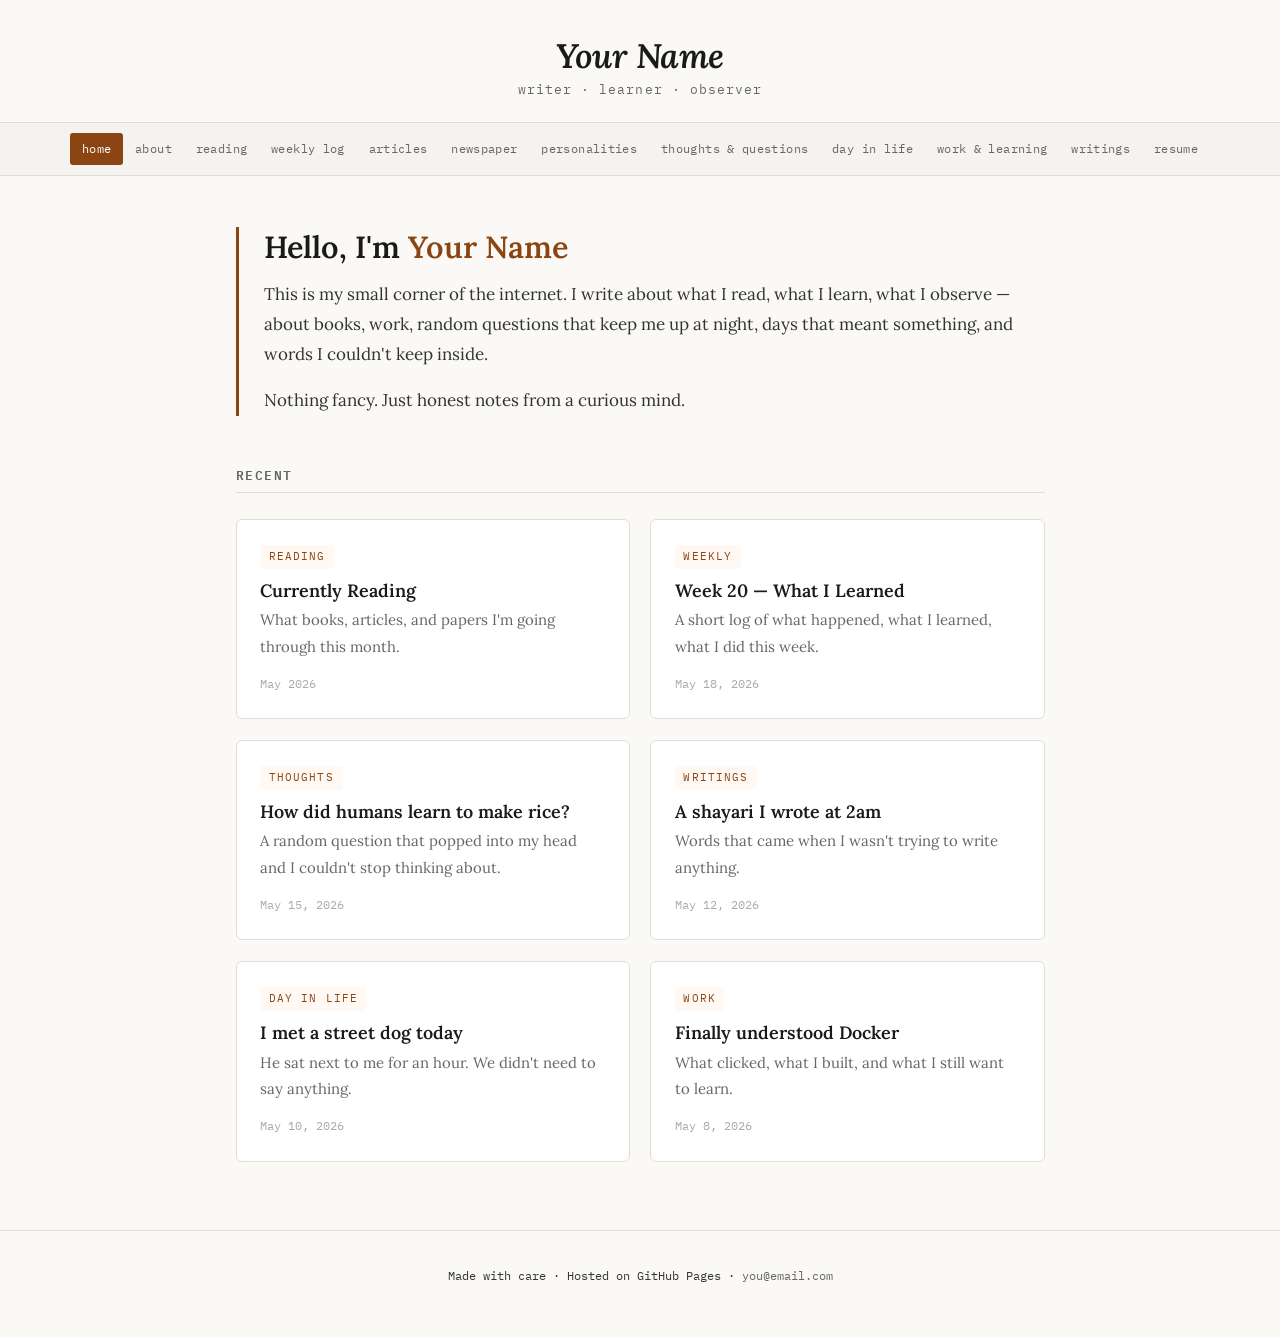
==== index.html @ fb3dc01c "my personal website first commit" ====
<!DOCTYPE html>
<html lang="en">
<head>
  <meta charset="UTF-8" />
  <meta name="viewport" content="width=device-width, initial-scale=1.0" />
  <title>Your Name — Personal Space</title>
  <link rel="stylesheet" href="css/style.css" />
  <link href="https://fonts.googleapis.com/css2?family=Lora:ital,wght@0,400;0,600;1,400&family=IBM+Plex+Mono:wght@400;500&display=swap" rel="stylesheet" />
</head>
<body>

  <!-- BACKGROUND IMAGE -->
  <div class="bg-image"></div>

  <!-- HEADER -->
  <header>
    <div class="header-inner">
      <h1 class="site-name"><a href="index.html">Your Name</a></h1>
      <p class="tagline">writer · learner · observer</p>
    </div>
  </header>

  <!-- NAV -->
  <nav id="main-nav">
    <a href="index.html" class="active">Home</a>
    <a href="about.html">About</a>
    <a href="reading.html">Reading</a>
    <a href="weekly.html">Weekly Log</a>
    <a href="articles.html">Articles</a>
    <a href="newspaper.html">Newspaper</a>
    <a href="personalities.html">Personalities</a>
    <a href="thoughts.html">Thoughts & Questions</a>
    <a href="daylife.html">Day in Life</a>
    <a href="work.html">Work & Learning</a>
    <a href="writings.html">Writings</a>
    <a href="resume.html">Resume</a>
  </nav>

  <!-- MAIN CONTENT -->
  <main class="container">

    <!-- INTRO -->
    <section class="intro">
      <h2>Hello, I'm <span class="accent">Your Name</span></h2>
      <p>
        This is my small corner of the internet. I write about what I read, 
        what I learn, what I observe — about books, work, random questions 
        that keep me up at night, days that meant something, and words 
        I couldn't keep inside.
      </p>
      <p>
        Nothing fancy. Just honest notes from a curious mind.
      </p>
    </section>

    <!-- RECENT POSTS GRID -->
    <section>
      <h3 class="section-title">Recent</h3>
      <div class="card-grid" id="recent-posts">

        <div class="card">
          <span class="card-tag">Reading</span>
          <h4><a href="reading.html">Currently Reading</a></h4>
          <p>What books, articles, and papers I'm going through this month.</p>
          <span class="card-date">May 2026</span>
        </div>

        <div class="card">
          <span class="card-tag">Weekly</span>
          <h4><a href="weekly.html">Week 20 — What I Learned</a></h4>
          <p>A short log of what happened, what I learned, what I did this week.</p>
          <span class="card-date">May 18, 2026</span>
        </div>

        <div class="card">
          <span class="card-tag">Thoughts</span>
          <h4><a href="thoughts.html">How did humans learn to make rice?</a></h4>
          <p>A random question that popped into my head and I couldn't stop thinking about.</p>
          <span class="card-date">May 15, 2026</span>
        </div>

        <div class="card">
          <span class="card-tag">Writings</span>
          <h4><a href="writings.html">A shayari I wrote at 2am</a></h4>
          <p>Words that came when I wasn't trying to write anything.</p>
          <span class="card-date">May 12, 2026</span>
        </div>

        <div class="card">
          <span class="card-tag">Day in Life</span>
          <h4><a href="daylife.html">I met a street dog today</a></h4>
          <p>He sat next to me for an hour. We didn't need to say anything.</p>
          <span class="card-date">May 10, 2026</span>
        </div>

        <div class="card">
          <span class="card-tag">Work</span>
          <h4><a href="work.html">Finally understood Docker</a></h4>
          <p>What clicked, what I built, and what I still want to learn.</p>
          <span class="card-date">May 8, 2026</span>
        </div>

      </div>
    </section>

  </main>

  <footer>
    <p>Made with care · Hosted on GitHub Pages · <a href="mailto:you@email.com">you@email.com</a></p>
  </footer>

</body>
</html>
---- css/style.css ----
/* ===========================
   ROOT VARIABLES
   =========================== */
:root {
  --bg: #faf9f6;
  --text: #1a1a1a;
  --muted: #666;
  --accent: #8b4513;        /* warm brown — change this to any color you like */
  --border: #e0ddd8;
  --card-bg: #ffffff;
  --nav-bg: #f5f3ef;
  --font-body: 'Lora', Georgia, serif;
  --font-mono: 'IBM Plex Mono', monospace;
  --max-width: 860px;
}

/* ===========================
   RESET & BASE
   =========================== */
*, *::before, *::after { box-sizing: border-box; margin: 0; padding: 0; }

html { font-size: 17px; scroll-behavior: smooth; }

body {
  background: var(--bg);
  color: var(--text);
  font-family: var(--font-body);
  line-height: 1.75;
  position: relative;
}

a { color: var(--accent); text-decoration: none; }
a:hover { text-decoration: underline; }

h1, h2, h3, h4 { font-family: var(--font-body); font-weight: 600; line-height: 1.3; }
h2 { font-size: 1.8rem; margin-bottom: 0.75rem; }
h3 { font-size: 1.3rem; margin-bottom: 0.5rem; }
h4 { font-size: 1.05rem; margin-bottom: 0.3rem; }
p { margin-bottom: 1rem; color: #333; }

/* ===========================
   BACKGROUND IMAGE
   =========================== */
.bg-image {
  position: fixed;
  top: 0; left: 0; right: 0; bottom: 0;
  z-index: -1;
  background-image: url('images/background.jpg');   /* add your image here */
  background-size: cover;
  background-position: center;
  background-attachment: fixed;
  opacity: 0.07;   /* very subtle — increase to 0.15 if you want more visible */
}

/* ===========================
   HEADER
   =========================== */
header {
  border-bottom: 1px solid var(--border);
  padding: 2rem 1.5rem 1.2rem;
  text-align: center;
  background: var(--bg);
}

.header-inner { max-width: var(--max-width); margin: 0 auto; }

.site-name a {
  font-size: 2rem;
  color: var(--text);
  font-style: italic;
  letter-spacing: -0.5px;
}

.tagline {
  font-family: var(--font-mono);
  font-size: 0.78rem;
  color: var(--muted);
  letter-spacing: 0.08em;
  text-transform: lowercase;
  margin: 0;
}

/* ===========================
   NAVIGATION
   =========================== */
#main-nav {
  background: var(--nav-bg);
  border-bottom: 1px solid var(--border);
  padding: 0.6rem 1.5rem;
  display: flex;
  flex-wrap: wrap;
  gap: 0.2rem 0;
  justify-content: center;
  position: sticky;
  top: 0;
  z-index: 100;
}

#main-nav a {
  font-family: var(--font-mono);
  font-size: 0.72rem;
  color: var(--muted);
  padding: 0.3rem 0.7rem;
  border-radius: 3px;
  letter-spacing: 0.03em;
  text-transform: lowercase;
  white-space: nowrap;
}

#main-nav a:hover,
#main-nav a.active {
  background: var(--accent);
  color: white;
  text-decoration: none;
}

/* ===========================
   CONTAINER
   =========================== */
.container {
  max-width: var(--max-width);
  margin: 0 auto;
  padding: 3rem 1.5rem 4rem;
}

/* ===========================
   INTRO SECTION
   =========================== */
.intro {
  border-left: 3px solid var(--accent);
  padding-left: 1.5rem;
  margin-bottom: 3rem;
}

.intro h2 { margin-bottom: 0.8rem; }
.accent { color: var(--accent); }

/* ===========================
   SECTION TITLE
   =========================== */
.section-title {
  font-family: var(--font-mono);
  font-size: 0.75rem;
  text-transform: uppercase;
  letter-spacing: 0.12em;
  color: var(--muted);
  margin-bottom: 1.5rem;
  padding-bottom: 0.5rem;
  border-bottom: 1px solid var(--border);
}

/* ===========================
   CARD GRID
   =========================== */
.card-grid {
  display: grid;
  grid-template-columns: 1fr 1fr;
  gap: 1.2rem;
}

.card {
  background: var(--card-bg);
  border: 1px solid var(--border);
  border-radius: 6px;
  padding: 1.2rem 1.4rem;
  transition: border-color 0.2s;
}

.card:hover { border-color: var(--accent); }

.card-tag {
  font-family: var(--font-mono);
  font-size: 0.65rem;
  text-transform: uppercase;
  letter-spacing: 0.1em;
  color: var(--accent);
  background: #fff8f3;
  padding: 0.15rem 0.5rem;
  border-radius: 3px;
  display: inline-block;
  margin-bottom: 0.6rem;
}

.card h4 a { color: var(--text); }
.card h4 a:hover { color: var(--accent); text-decoration: none; }
.card p { font-size: 0.88rem; color: var(--muted); margin-bottom: 0.5rem; }

.card-date {
  font-family: var(--font-mono);
  font-size: 0.68rem;
  color: #aaa;
}

/* ===========================
   POST LIST (used on section pages)
   =========================== */
.post-list { list-style: none; }

.post-list li {
  border-bottom: 1px solid var(--border);
  padding: 1.2rem 0;
  display: flex;
  justify-content: space-between;
  align-items: baseline;
  gap: 1rem;
}

.post-list li:last-child { border-bottom: none; }

.post-list .post-title {
  font-size: 1rem;
  color: var(--text);
}

.post-list .post-title:hover { color: var(--accent); }

.post-list .post-date {
  font-family: var(--font-mono);
  font-size: 0.68rem;
  color: #aaa;
  white-space: nowrap;
}

/* ===========================
   ARTICLE / POST CONTENT
   =========================== */
.post-content {
  max-width: 680px;
}

.post-content h1 {
  font-size: 1.9rem;
  margin-bottom: 0.5rem;
}

.post-meta {
  font-family: var(--font-mono);
  font-size: 0.72rem;
  color: var(--muted);
  margin-bottom: 2rem;
  padding-bottom: 1rem;
  border-bottom: 1px solid var(--border);
}

.post-content p { margin-bottom: 1.2rem; }

.post-content img {
  max-width: 100%;
  border-radius: 4px;
  margin: 1.5rem 0;
  border: 1px solid var(--border);
}

.post-content blockquote {
  border-left: 3px solid var(--accent);
  padding-left: 1.2rem;
  margin: 1.5rem 0;
  color: var(--muted);
  font-style: italic;
}

/* ===========================
   SHAYARI / POEM BLOCK
   =========================== */
.shayari {
  background: #fdf8f3;
  border: 1px solid #e8ddd0;
  border-radius: 6px;
  padding: 1.5rem 2rem;
  margin: 1.5rem 0;
  font-style: italic;
  line-height: 2;
  white-space: pre-line;
}

/* ===========================
   NEWSPAPER IMAGE
   =========================== */
.newspaper-img {
  max-width: 100%;
  border: 1px solid var(--border);
  border-radius: 4px;
  margin: 1rem 0;
}

/* ===========================
   PERSONALITY CARD
   =========================== */
.personality-card {
  display: flex;
  gap: 1.5rem;
  border: 1px solid var(--border);
  border-radius: 6px;
  padding: 1.5rem;
  margin-bottom: 1.5rem;
  background: var(--card-bg);
}

.personality-card img {
  width: 80px;
  height: 80px;
  border-radius: 50%;
  object-fit: cover;
  flex-shrink: 0;
  border: 2px solid var(--border);
}

.personality-card .info h4 { margin-bottom: 0.3rem; }
.personality-card .info p { font-size: 0.9rem; }

/* ===========================
   READING LIST
   =========================== */
.reading-item {
  border-bottom: 1px solid var(--border);
  padding: 1rem 0;
}

.reading-item h4 { margin-bottom: 0.2rem; }
.reading-status {
  font-family: var(--font-mono);
  font-size: 0.68rem;
  padding: 0.15rem 0.5rem;
  border-radius: 3px;
  display: inline-block;
  margin-bottom: 0.4rem;
}

.status-reading { background: #e8f5e9; color: #2e7d32; }
.status-done    { background: #e3f2fd; color: #1565c0; }
.status-want    { background: #fce4ec; color: #880e4f; }

/* ===========================
   RESUME
   =========================== */
.resume-section { margin-bottom: 2.5rem; }
.resume-section h3 { border-bottom: 1px solid var(--border); padding-bottom: 0.4rem; margin-bottom: 1rem; }

.resume-item { margin-bottom: 1.2rem; }
.resume-item .role { font-weight: 600; }
.resume-item .org  { color: var(--accent); }
.resume-item .period {
  font-family: var(--font-mono);
  font-size: 0.72rem;
  color: var(--muted);
}

/* ===========================
   FOOTER
   =========================== */
footer {
  border-top: 1px solid var(--border);
  text-align: center;
  padding: 2rem 1.5rem;
  font-family: var(--font-mono);
  font-size: 0.72rem;
  color: var(--muted);
}

footer a { color: var(--muted); }
footer a:hover { color: var(--accent); }

/* ===========================
   RESPONSIVE
   =========================== */
@media (max-width: 640px) {
  html { font-size: 16px; }
  .card-grid { grid-template-columns: 1fr; }
  #main-nav { gap: 0; }
  #main-nav a { font-size: 0.68rem; padding: 0.25rem 0.5rem; }
  .personality-card { flex-direction: column; }
}
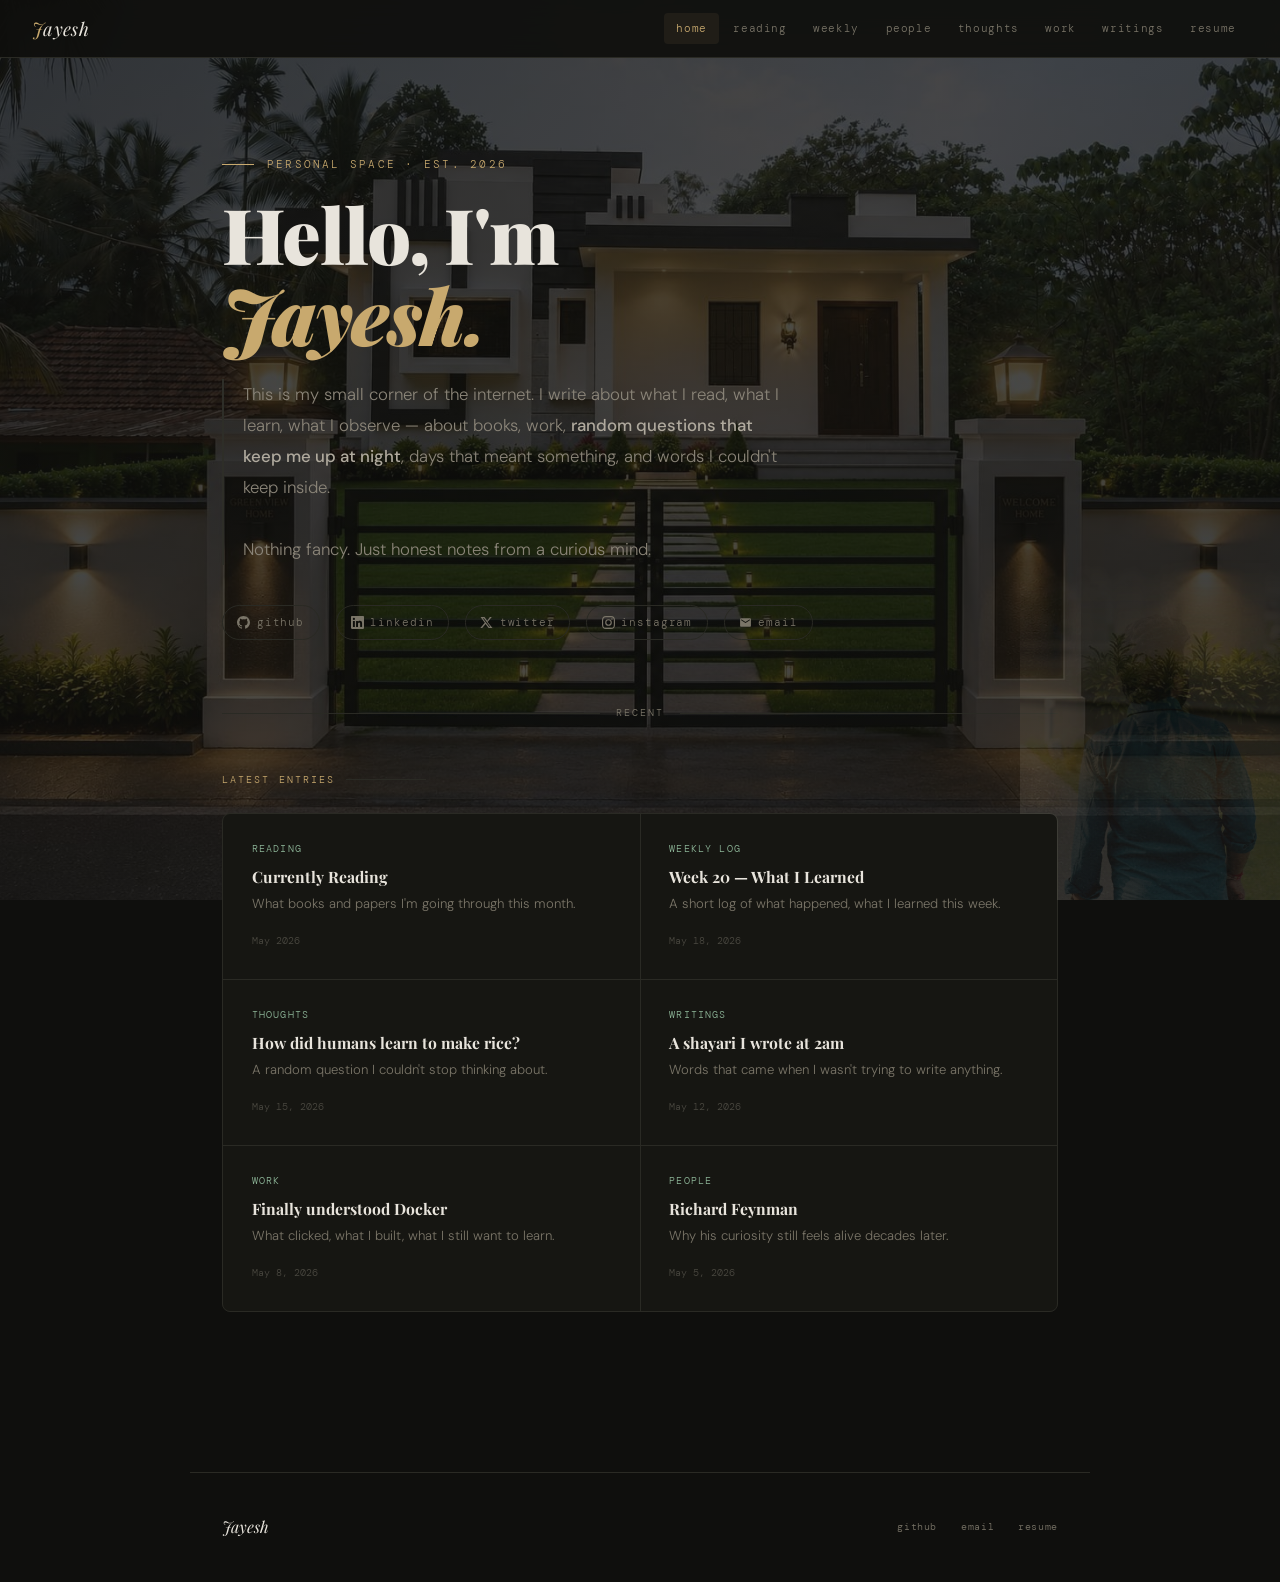
==== commit f592bbd8: "redesign - dark theme with photos" ====
--- a/index.html
+++ b/index.html
@@ -3,110 +3,141 @@
 <head>
   <meta charset="UTF-8" />
   <meta name="viewport" content="width=device-width, initial-scale=1.0" />
-  <title>Your Name — Personal Space</title>
+  <title>Jayesh — Personal Space</title>
   <link rel="stylesheet" href="css/style.css" />
-  <link href="https://fonts.googleapis.com/css2?family=Lora:ital,wght@0,400;0,600;1,400&family=IBM+Plex+Mono:wght@400;500&display=swap" rel="stylesheet" />
 </head>
 <body>
 
-  <!-- BACKGROUND IMAGE -->
-  <div class="bg-image"></div>
+  <div class="site-bg"></div>
 
-  <!-- HEADER -->
-  <header>
-    <div class="header-inner">
-      <h1 class="site-name"><a href="index.html">Your Name</a></h1>
-      <p class="tagline">writer · learner · observer</p>
-    </div>
+  <!-- Floating transparent portrait -->
+  <div class="portrait-float">
+    <img src="images/me.jpg" alt="" />
+  </div>
+
+  <!-- TOP NAV -->
+  <header class="topbar">
+    <div class="topbar-name"><span>J</span>ayesh</div>
+    <nav class="topbar-nav">
+      <a href="index.html" class="active">home</a>
+      <a href="reading.html">reading</a>
+      <a href="weekly.html">weekly</a>
+      <a href="personalities.html">people</a>
+      <a href="thoughts.html">thoughts</a>
+      <a href="work.html">work</a>
+      <a href="writings.html">writings</a>
+      <a href="resume.html">resume</a>
+    </nav>
   </header>
 
-  <!-- NAV -->
-  <nav id="main-nav">
-    <a href="index.html" class="active">Home</a>
-    <a href="about.html">About</a>
-    <a href="reading.html">Reading</a>
-    <a href="weekly.html">Weekly Log</a>
-    <a href="articles.html">Articles</a>
-    <a href="newspaper.html">Newspaper</a>
-    <a href="personalities.html">Personalities</a>
-    <a href="thoughts.html">Thoughts & Questions</a>
-    <a href="daylife.html">Day in Life</a>
-    <a href="work.html">Work & Learning</a>
-    <a href="writings.html">Writings</a>
-    <a href="resume.html">Resume</a>
-  </nav>
+  <!-- HERO -->
+  <section class="hero">
+    <div class="hero-eyebrow">Personal space · Est. 2026</div>
+    <h1>
+      Hello, I'm
+      <em>Jayesh.</em>
+    </h1>
+    <p class="hero-desc">
+      This is my small corner of the internet. I write about what I read,
+      what I learn, what I observe — about books, work,
+      <strong>random questions that keep me up at night</strong>,
+      days that meant something, and words I couldn't keep inside.<br /><br />
+      Nothing fancy. Just honest notes from a curious mind.
+    </p>
 
-  <!-- MAIN CONTENT -->
+    <!-- SOCIAL LINKS — update your handles below -->
+    <div class="social-links">
+
+      <a class="social-link" href="https://github.com/Jayesh251" target="_blank">
+        <svg viewBox="0 0 24 24"><path d="M12 0C5.37 0 0 5.37 0 12c0 5.3 3.44 9.8 8.2 11.38.6.1.82-.26.82-.58v-2.03c-3.34.72-4.04-1.6-4.04-1.6-.54-1.38-1.33-1.74-1.33-1.74-1.09-.74.08-.73.08-.73 1.2.08 1.84 1.24 1.84 1.24 1.07 1.83 2.8 1.3 3.49 1 .1-.78.42-1.31.76-1.61-2.67-.3-5.47-1.33-5.47-5.93 0-1.31.47-2.38 1.24-3.22-.13-.3-.54-1.52.12-3.17 0 0 1-.32 3.3 1.23a11.5 11.5 0 0 1 3-.4c1.02.005 2.04.14 3 .4 2.28-1.55 3.29-1.23 3.29-1.23.66 1.65.25 2.87.12 3.17.77.84 1.24 1.91 1.24 3.22 0 4.61-2.81 5.63-5.48 5.92.43.37.81 1.1.81 2.22v3.29c0 .32.22.7.83.58C20.57 21.8 24 17.3 24 12c0-6.63-5.37-12-12-12z"/></svg>
+        github
+      </a>
+
+      <a class="social-link" href="https://linkedin.com/in/YOUR_LINKEDIN" target="_blank">
+        <svg viewBox="0 0 24 24"><path d="M20.45 20.45h-3.55v-5.57c0-1.33-.03-3.04-1.85-3.04-1.85 0-2.13 1.45-2.13 2.94v5.67H9.37V9h3.41v1.56h.05c.48-.9 1.64-1.85 3.37-1.85 3.6 0 4.27 2.37 4.27 5.45v6.29zM5.34 7.43a2.06 2.06 0 1 1 0-4.12 2.06 2.06 0 0 1 0 4.12zm1.78 13.02H3.56V9h3.56v11.45zM22.23 0H1.77C.79 0 0 .77 0 1.72v20.56C0 23.23.79 24 1.77 24h20.46c.98 0 1.77-.77 1.77-1.72V1.72C24 .77 23.21 0 22.23 0z"/></svg>
+        linkedin
+      </a>
+
+      <a class="social-link" href="https://twitter.com/YOUR_TWITTER" target="_blank">
+        <svg viewBox="0 0 24 24"><path d="M18.24 2h3.54l-7.74 8.85L23 22h-7.13l-5.58-7.3L4.1 22H.55l8.28-9.46L1 2h7.3l5.04 6.6L18.24 2zm-1.24 18h1.96L7.12 4H5.02L17 20z"/></svg>
+        twitter
+      </a>
+
+      <a class="social-link" href="https://instagram.com/YOUR_INSTAGRAM" target="_blank">
+        <svg viewBox="0 0 24 24"><path d="M12 2.16c3.2 0 3.58.01 4.85.07 3.25.15 4.77 1.69 4.92 4.92.06 1.27.07 1.65.07 4.85 0 3.2-.01 3.58-.07 4.85-.15 3.23-1.66 4.77-4.92 4.92-1.27.06-1.64.07-4.85.07-3.2 0-3.58-.01-4.85-.07-3.26-.15-4.77-1.7-4.92-4.92C2.17 15.58 2.16 15.2 2.16 12c0-3.2.01-3.58.07-4.85C2.38 3.69 3.9 2.15 7.15 2.23 8.42 2.17 8.8 2.16 12 2.16zM12 0C8.74 0 8.33.01 7.05.07 2.7.27.27 2.7.07 7.05.01 8.33 0 8.74 0 12c0 3.26.01 3.67.07 4.95.2 4.36 2.62 6.78 6.98 6.98C8.33 23.99 8.74 24 12 24c3.26 0 3.67-.01 4.95-.07 4.35-.2 6.78-2.62 6.98-6.98.06-1.28.07-1.69.07-4.95 0-3.26-.01-3.67-.07-4.95-.2-4.35-2.62-6.78-6.98-6.98C15.67.01 15.26 0 12 0zm0 5.84a6.16 6.16 0 1 0 0 12.32A6.16 6.16 0 0 0 12 5.84zM12 16a4 4 0 1 1 0-8 4 4 0 0 1 0 8zm6.4-11.85a1.44 1.44 0 1 0 0 2.88 1.44 1.44 0 0 0 0-2.88z"/></svg>
+        instagram
+      </a>
+
+      <a class="social-link" href="mailto:your@email.com">
+        <svg viewBox="0 0 24 24"><path d="M20 4H4c-1.1 0-2 .9-2 2v12c0 1.1.9 2 2 2h16c1.1 0 2-.9 2-2V6c0-1.1-.9-2-2-2zm0 4l-8 5-8-5V6l8 5 8-5v2z"/></svg>
+        email
+      </a>
+
+    </div>
+  </section>
+
+  <div class="divider"><span class="divider-text">recent</span></div>
+
+  <!-- RECENT CARDS -->
   <main class="container">
 
-    <!-- INTRO -->
-    <section class="intro">
-      <h2>Hello, I'm <span class="accent">Your Name</span></h2>
-      <p>
-        This is my small corner of the internet. I write about what I read, 
-        what I learn, what I observe — about books, work, random questions 
-        that keep me up at night, days that meant something, and words 
-        I couldn't keep inside.
-      </p>
-      <p>
-        Nothing fancy. Just honest notes from a curious mind.
-      </p>
-    </section>
+    <p class="sec-label">Latest entries</p>
 
-    <!-- RECENT POSTS GRID -->
-    <section>
-      <h3 class="section-title">Recent</h3>
-      <div class="card-grid" id="recent-posts">
+    <div class="cards">
 
-        <div class="card">
-          <span class="card-tag">Reading</span>
-          <h4><a href="reading.html">Currently Reading</a></h4>
-          <p>What books, articles, and papers I'm going through this month.</p>
-          <span class="card-date">May 2026</span>
-        </div>
+      <div class="card">
+        <span class="card-tag">Reading</span>
+        <h4><a href="reading.html">Currently Reading</a></h4>
+        <p>What books and papers I'm going through this month.</p>
+        <span class="card-date">May 2026</span>
+      </div>
 
-        <div class="card">
-          <span class="card-tag">Weekly</span>
-          <h4><a href="weekly.html">Week 20 — What I Learned</a></h4>
-          <p>A short log of what happened, what I learned, what I did this week.</p>
-          <span class="card-date">May 18, 2026</span>
-        </div>
+      <div class="card">
+        <span class="card-tag">Weekly Log</span>
+        <h4><a href="weekly.html">Week 20 — What I Learned</a></h4>
+        <p>A short log of what happened, what I learned this week.</p>
+        <span class="card-date">May 18, 2026</span>
+      </div>
 
-        <div class="card">
-          <span class="card-tag">Thoughts</span>
-          <h4><a href="thoughts.html">How did humans learn to make rice?</a></h4>
-          <p>A random question that popped into my head and I couldn't stop thinking about.</p>
-          <span class="card-date">May 15, 2026</span>
-        </div>
+      <div class="card">
+        <span class="card-tag">Thoughts</span>
+        <h4><a href="thoughts.html">How did humans learn to make rice?</a></h4>
+        <p>A random question I couldn't stop thinking about.</p>
+        <span class="card-date">May 15, 2026</span>
+      </div>
 
-        <div class="card">
-          <span class="card-tag">Writings</span>
-          <h4><a href="writings.html">A shayari I wrote at 2am</a></h4>
-          <p>Words that came when I wasn't trying to write anything.</p>
-          <span class="card-date">May 12, 2026</span>
-        </div>
+      <div class="card">
+        <span class="card-tag">Writings</span>
+        <h4><a href="writings.html">A shayari I wrote at 2am</a></h4>
+        <p>Words that came when I wasn't trying to write anything.</p>
+        <span class="card-date">May 12, 2026</span>
+      </div>
 
-        <div class="card">
-          <span class="card-tag">Day in Life</span>
-          <h4><a href="daylife.html">I met a street dog today</a></h4>
-          <p>He sat next to me for an hour. We didn't need to say anything.</p>
-          <span class="card-date">May 10, 2026</span>
-        </div>
+      <div class="card">
+        <span class="card-tag">Work</span>
+        <h4><a href="work.html">Finally understood Docker</a></h4>
+        <p>What clicked, what I built, what I still want to learn.</p>
+        <span class="card-date">May 8, 2026</span>
+      </div>
 
-        <div class="card">
-          <span class="card-tag">Work</span>
-          <h4><a href="work.html">Finally understood Docker</a></h4>
-          <p>What clicked, what I built, and what I still want to learn.</p>
-          <span class="card-date">May 8, 2026</span>
-        </div>
+      <div class="card">
+        <span class="card-tag">People</span>
+        <h4><a href="personalities.html">Richard Feynman</a></h4>
+        <p>Why his curiosity still feels alive decades later.</p>
+        <span class="card-date">May 5, 2026</span>
+      </div>
 
-      </div>
-    </section>
+    </div>
 
   </main>
 
   <footer>
-    <p>Made with care · Hosted on GitHub Pages · <a href="mailto:you@email.com">you@email.com</a></p>
+    <span class="foot-name">Jayesh</span>
+    <div class="foot-links">
+      <a href="https://github.com/Jayesh251" target="_blank">github</a>
+      <a href="mailto:your@email.com">email</a>
+      <a href="resume.html">resume</a>
+    </div>
   </footer>
 
 </body>
--- a/css/style.css
+++ b/css/style.css
@@ -1,372 +1,627 @@
-/* ===========================
-   ROOT VARIABLES
-   =========================== */
+@import url('https://fonts.googleapis.com/css2?family=Playfair+Display:ital,wght@0,400;0,700;0,900;1,400;1,700&family=DM+Sans:wght@300;400;500&family=DM+Mono:wght@400;500&display=swap');
+
+/* ==============================
+   VARIABLES
+   ============================== */
 :root {
-  --bg: #faf9f6;
-  --text: #1a1a1a;
-  --muted: #666;
-  --accent: #8b4513;        /* warm brown — change this to any color you like */
-  --border: #e0ddd8;
-  --card-bg: #ffffff;
-  --nav-bg: #f5f3ef;
-  --font-body: 'Lora', Georgia, serif;
-  --font-mono: 'IBM Plex Mono', monospace;
-  --max-width: 860px;
-}
-
-/* ===========================
-   RESET & BASE
-   =========================== */
+  --bg:        #0f0f0d;
+  --bg2:       #161612;
+  --bg3:       #1e1e19;
+  --text:      #e8e4dc;
+  --muted:     #7a7568;
+  --faint:     #2e2e28;
+  --accent:    #c8a96e;       /* warm gold */
+  --accent2:   #8fb89a;       /* sage green */
+  --border:    #2a2a24;
+  --font-head: 'Playfair Display', Georgia, serif;
+  --font-body: 'DM Sans', sans-serif;
+  --font-mono: 'DM Mono', monospace;
+  --max:       900px;
+  --radius:    8px;
+}
+
+/* ==============================
+   RESET
+   ============================== */
 *, *::before, *::after { box-sizing: border-box; margin: 0; padding: 0; }
-
-html { font-size: 17px; scroll-behavior: smooth; }
+html { font-size: 16px; scroll-behavior: smooth; }
 
 body {
   background: var(--bg);
   color: var(--text);
   font-family: var(--font-body);
-  line-height: 1.75;
-  position: relative;
-}
-
-a { color: var(--accent); text-decoration: none; }
-a:hover { text-decoration: underline; }
-
-h1, h2, h3, h4 { font-family: var(--font-body); font-weight: 600; line-height: 1.3; }
-h2 { font-size: 1.8rem; margin-bottom: 0.75rem; }
-h3 { font-size: 1.3rem; margin-bottom: 0.5rem; }
-h4 { font-size: 1.05rem; margin-bottom: 0.3rem; }
-p { margin-bottom: 1rem; color: #333; }
-
-/* ===========================
-   BACKGROUND IMAGE
-   =========================== */
-.bg-image {
+  font-weight: 300;
+  line-height: 1.8;
+  min-height: 100vh;
+  overflow-x: hidden;
+}
+
+a { color: var(--accent); text-decoration: none; transition: color 0.2s; }
+a:hover { color: var(--text); }
+
+img { max-width: 100%; display: block; }
+
+h1,h2,h3,h4 {
+  font-family: var(--font-head);
+  font-weight: 700;
+  line-height: 1.25;
+  color: var(--text);
+}
+
+p { color: #b0aa9e; margin-bottom: 1.1rem; }
+strong { color: var(--text); font-weight: 500; }
+
+/* ==============================
+   BACKGROUND
+   ============================== */
+.site-bg {
   position: fixed;
-  top: 0; left: 0; right: 0; bottom: 0;
-  z-index: -1;
-  background-image: url('images/background.jpg');   /* add your image here */
+  inset: 0;
+  z-index: -2;
+  background-image: url('../images/background.jpg');
   background-size: cover;
   background-position: center;
-  background-attachment: fixed;
-  opacity: 0.07;   /* very subtle — increase to 0.15 if you want more visible */
-}
-
-/* ===========================
-   HEADER
-   =========================== */
-header {
-  border-bottom: 1px solid var(--border);
-  padding: 2rem 1.5rem 1.2rem;
-  text-align: center;
-  background: var(--bg);
-}
-
-.header-inner { max-width: var(--max-width); margin: 0 auto; }
-
-.site-name a {
-  font-size: 2rem;
-  color: var(--text);
-  font-style: italic;
-  letter-spacing: -0.5px;
-}
-
-.tagline {
-  font-family: var(--font-mono);
-  font-size: 0.78rem;
-  color: var(--muted);
-  letter-spacing: 0.08em;
-  text-transform: lowercase;
-  margin: 0;
-}
-
-/* ===========================
-   NAVIGATION
-   =========================== */
-#main-nav {
-  background: var(--nav-bg);
-  border-bottom: 1px solid var(--border);
-  padding: 0.6rem 1.5rem;
-  display: flex;
-  flex-wrap: wrap;
-  gap: 0.2rem 0;
-  justify-content: center;
+}
+
+.site-bg::after {
+  content: '';
+  position: absolute;
+  inset: 0;
+  background: linear-gradient(
+    135deg,
+    rgba(15,15,13,0.82) 0%,
+    rgba(15,15,13,0.74) 50%,
+    rgba(15,15,13,0.82) 100%
+  );
+}
+
+/* ==============================
+   FLOATING PORTRAIT
+   ============================== */
+.portrait-float {
+  position: fixed;
+  bottom: 0;
+  right: 0;
+  width: 260px;
+  z-index: 0;
+  pointer-events: none;
+  opacity: 0.13;
+  mask-image: linear-gradient(to top, rgba(0,0,0,0.9) 0%, rgba(0,0,0,0.6) 60%, transparent 100%);
+  -webkit-mask-image: linear-gradient(to top, rgba(0,0,0,0.9) 0%, rgba(0,0,0,0.6) 60%, transparent 100%);
+}
+
+.portrait-float img {
+  width: 100%;
+  filter: sepia(20%) contrast(1.1);
+}
+
+/* ==============================
+   TOP BAR
+   ============================== */
+.topbar {
   position: sticky;
   top: 0;
   z-index: 100;
-}
-
-#main-nav a {
-  font-family: var(--font-mono);
-  font-size: 0.72rem;
-  color: var(--muted);
-  padding: 0.3rem 0.7rem;
-  border-radius: 3px;
-  letter-spacing: 0.03em;
+  background: rgba(15,15,13,0.92);
+  backdrop-filter: blur(12px);
+  border-bottom: 1px solid var(--border);
+  padding: 0 2rem;
+  display: flex;
+  align-items: center;
+  justify-content: space-between;
+  height: 58px;
+}
+
+.topbar-name {
+  font-family: var(--font-head);
+  font-size: 1.15rem;
+  font-style: italic;
+  color: var(--text);
+  letter-spacing: 0.02em;
+}
+
+.topbar-name span { color: var(--accent); }
+
+.topbar-nav {
+  display: flex;
+  gap: 0.15rem;
+  align-items: center;
+}
+
+.topbar-nav a {
+  font-family: var(--font-mono);
+  font-size: 0.68rem;
   text-transform: lowercase;
+  letter-spacing: 0.06em;
+  color: var(--muted);
+  padding: 0.35rem 0.75rem;
+  border-radius: 4px;
+  transition: all 0.2s;
+}
+
+.topbar-nav a:hover,
+.topbar-nav a.active {
+  color: var(--accent);
+  background: rgba(200,169,110,0.08);
+}
+
+/* ==============================
+   HERO SECTION
+   ============================== */
+.hero {
+  max-width: var(--max);
+  margin: 0 auto;
+  padding: 6rem 2rem 4rem;
+  position: relative;
+}
+
+.hero-eyebrow {
+  font-family: var(--font-mono);
+  font-size: 0.7rem;
+  text-transform: uppercase;
+  letter-spacing: 0.2em;
+  color: var(--accent);
+  margin-bottom: 1.2rem;
+  display: flex;
+  align-items: center;
+  gap: 0.8rem;
+}
+
+.hero-eyebrow::before {
+  content: '';
+  display: block;
+  width: 32px;
+  height: 1px;
+  background: var(--accent);
+}
+
+.hero h1 {
+  font-size: clamp(2.8rem, 6vw, 5rem);
+  font-weight: 900;
+  line-height: 1.05;
+  margin-bottom: 1.5rem;
+  letter-spacing: -0.02em;
+}
+
+.hero h1 em {
+  font-style: italic;
+  color: var(--accent);
+  display: block;
+}
+
+.hero-desc {
+  font-size: 1.05rem;
+  max-width: 560px;
+  color: #8a8478;
+  line-height: 1.85;
+  margin-bottom: 2.5rem;
+  border-left: 2px solid var(--faint);
+  padding-left: 1.2rem;
+}
+
+.hero-desc strong { color: #b0aa9e; }
+
+/* Social links */
+.social-links {
+  display: flex;
+  gap: 1rem;
+  flex-wrap: wrap;
+}
+
+.social-link {
+  display: flex;
+  align-items: center;
+  gap: 0.4rem;
+  font-family: var(--font-mono);
+  font-size: 0.7rem;
+  letter-spacing: 0.08em;
+  color: var(--muted);
+  border: 1px solid var(--border);
+  padding: 0.4rem 0.9rem;
+  border-radius: 100px;
+  transition: all 0.25s;
+}
+
+.social-link:hover {
+  color: var(--accent);
+  border-color: var(--accent);
+  background: rgba(200,169,110,0.06);
+}
+
+.social-link svg {
+  width: 13px; height: 13px;
+  fill: currentColor;
+  flex-shrink: 0;
+}
+
+/* ==============================
+   DIVIDER
+   ============================== */
+.divider {
+  max-width: var(--max);
+  margin: 0 auto 3rem;
+  padding: 0 2rem;
+  display: flex;
+  align-items: center;
+  gap: 1rem;
+}
+
+.divider::before, .divider::after {
+  content: '';
+  flex: 1;
+  height: 1px;
+  background: var(--border);
+}
+
+.divider-text {
+  font-family: var(--font-mono);
+  font-size: 0.65rem;
+  text-transform: uppercase;
+  letter-spacing: 0.2em;
+  color: var(--muted);
   white-space: nowrap;
 }
 
-#main-nav a:hover,
-#main-nav a.active {
+/* ==============================
+   CONTAINER
+   ============================== */
+.container {
+  max-width: var(--max);
+  margin: 0 auto;
+  padding: 0 2rem 6rem;
+}
+
+/* ==============================
+   SECTION LABEL
+   ============================== */
+.sec-label {
+  font-family: var(--font-mono);
+  font-size: 0.65rem;
+  text-transform: uppercase;
+  letter-spacing: 0.2em;
+  color: var(--accent);
+  margin-bottom: 1.5rem;
+  display: flex;
+  align-items: center;
+  gap: 0.7rem;
+}
+
+.sec-label::after {
+  content: '';
+  flex: 1;
+  height: 1px;
+  background: var(--border);
+  max-width: 80px;
+}
+
+/* ==============================
+   POST CARDS GRID
+   ============================== */
+.cards {
+  display: grid;
+  grid-template-columns: 1fr 1fr;
+  gap: 1px;
+  background: var(--border);
+  border: 1px solid var(--border);
+  border-radius: var(--radius);
+  overflow: hidden;
+  margin-bottom: 4rem;
+}
+
+.card {
+  background: var(--bg2);
+  padding: 1.6rem 1.8rem;
+  transition: background 0.2s;
+  cursor: pointer;
+  position: relative;
+  overflow: hidden;
+}
+
+.card::before {
+  content: '';
+  position: absolute;
+  top: 0; left: 0;
+  width: 3px; height: 100%;
   background: var(--accent);
-  color: white;
-  text-decoration: none;
-}
-
-/* ===========================
-   CONTAINER
-   =========================== */
-.container {
-  max-width: var(--max-width);
-  margin: 0 auto;
-  padding: 3rem 1.5rem 4rem;
-}
-
-/* ===========================
-   INTRO SECTION
-   =========================== */
-.intro {
-  border-left: 3px solid var(--accent);
-  padding-left: 1.5rem;
-  margin-bottom: 3rem;
-}
-
-.intro h2 { margin-bottom: 0.8rem; }
-.accent { color: var(--accent); }
-
-/* ===========================
-   SECTION TITLE
-   =========================== */
-.section-title {
-  font-family: var(--font-mono);
-  font-size: 0.75rem;
+  transform: scaleY(0);
+  transition: transform 0.25s ease;
+  transform-origin: bottom;
+}
+
+.card:hover { background: var(--bg3); }
+.card:hover::before { transform: scaleY(1); }
+
+.card-tag {
+  font-family: var(--font-mono);
+  font-size: 0.6rem;
   text-transform: uppercase;
   letter-spacing: 0.12em;
-  color: var(--muted);
-  margin-bottom: 1.5rem;
-  padding-bottom: 0.5rem;
-  border-bottom: 1px solid var(--border);
-}
-
-/* ===========================
-   CARD GRID
-   =========================== */
-.card-grid {
-  display: grid;
-  grid-template-columns: 1fr 1fr;
-  gap: 1.2rem;
-}
-
-.card {
-  background: var(--card-bg);
-  border: 1px solid var(--border);
-  border-radius: 6px;
-  padding: 1.2rem 1.4rem;
-  transition: border-color 0.2s;
-}
-
-.card:hover { border-color: var(--accent); }
-
-.card-tag {
-  font-family: var(--font-mono);
-  font-size: 0.65rem;
-  text-transform: uppercase;
-  letter-spacing: 0.1em;
-  color: var(--accent);
-  background: #fff8f3;
-  padding: 0.15rem 0.5rem;
-  border-radius: 3px;
-  display: inline-block;
+  color: var(--accent2);
   margin-bottom: 0.6rem;
-}
-
-.card h4 a { color: var(--text); }
-.card h4 a:hover { color: var(--accent); text-decoration: none; }
-.card p { font-size: 0.88rem; color: var(--muted); margin-bottom: 0.5rem; }
+  display: block;
+}
+
+.card h4 {
+  font-size: 0.98rem;
+  font-weight: 700;
+  margin-bottom: 0.4rem;
+  color: var(--text);
+}
+
+.card h4 a { color: inherit; }
+.card h4 a:hover { color: var(--accent); }
+
+.card p {
+  font-size: 0.82rem;
+  color: var(--muted);
+  margin: 0 0 0.7rem;
+  line-height: 1.6;
+}
 
 .card-date {
   font-family: var(--font-mono);
-  font-size: 0.68rem;
-  color: #aaa;
-}
-
-/* ===========================
-   POST LIST (used on section pages)
-   =========================== */
-.post-list { list-style: none; }
+  font-size: 0.6rem;
+  color: #4a4840;
+}
+
+/* ==============================
+   POST LIST (for section pages)
+   ============================== */
+.post-list {
+  list-style: none;
+}
 
 .post-list li {
-  border-bottom: 1px solid var(--border);
-  padding: 1.2rem 0;
   display: flex;
   justify-content: space-between;
   align-items: baseline;
   gap: 1rem;
+  padding: 1rem 0;
+  border-bottom: 1px solid var(--border);
 }
 
 .post-list li:last-child { border-bottom: none; }
 
-.post-list .post-title {
-  font-size: 1rem;
-  color: var(--text);
-}
-
-.post-list .post-title:hover { color: var(--accent); }
-
-.post-list .post-date {
+.post-list .title { font-size: 0.95rem; color: var(--text); }
+.post-list .title:hover { color: var(--accent); }
+.post-list .date {
+  font-family: var(--font-mono);
+  font-size: 0.62rem;
+  color: var(--muted);
+  white-space: nowrap;
+}
+
+/* ==============================
+   PAGE HEADER
+   ============================== */
+.page-header {
+  max-width: var(--max);
+  margin: 0 auto;
+  padding: 4rem 2rem 2rem;
+}
+
+.page-header h2 {
+  font-size: clamp(1.8rem, 4vw, 3rem);
+  margin-bottom: 0.5rem;
+}
+
+.page-header p {
+  color: var(--muted);
+  font-size: 0.95rem;
+  margin: 0;
+}
+
+/* ==============================
+   POST CONTENT
+   ============================== */
+.post-body {
+  max-width: 680px;
+}
+
+.post-body h1 {
+  font-size: clamp(1.6rem, 3vw, 2.4rem);
+  margin-bottom: 0.4rem;
+}
+
+.post-meta {
   font-family: var(--font-mono);
   font-size: 0.68rem;
-  color: #aaa;
-  white-space: nowrap;
-}
-
-/* ===========================
-   ARTICLE / POST CONTENT
-   =========================== */
-.post-content {
-  max-width: 680px;
-}
-
-.post-content h1 {
-  font-size: 1.9rem;
-  margin-bottom: 0.5rem;
-}
-
-.post-meta {
-  font-family: var(--font-mono);
-  font-size: 0.72rem;
-  color: var(--muted);
-  margin-bottom: 2rem;
-  padding-bottom: 1rem;
+  color: var(--muted);
+  padding-bottom: 1.5rem;
+  margin-bottom: 1.8rem;
   border-bottom: 1px solid var(--border);
-}
-
-.post-content p { margin-bottom: 1.2rem; }
-
-.post-content img {
-  max-width: 100%;
-  border-radius: 4px;
+  display: flex;
+  gap: 1.5rem;
+  flex-wrap: wrap;
+}
+
+.post-body p { font-size: 0.97rem; line-height: 1.9; }
+
+.post-body img {
+  width: 100%;
+  border-radius: var(--radius);
+  border: 1px solid var(--border);
   margin: 1.5rem 0;
+}
+
+.post-body blockquote {
+  border-left: 3px solid var(--accent);
+  padding: 0.8rem 1.4rem;
+  margin: 1.8rem 0;
+  background: var(--bg2);
+  border-radius: 0 var(--radius) var(--radius) 0;
+  font-style: italic;
+  color: var(--muted);
+}
+
+/* ==============================
+   SHAYARI BLOCK
+   ============================== */
+.shayari {
+  background: var(--bg2);
   border: 1px solid var(--border);
-}
-
-.post-content blockquote {
-  border-left: 3px solid var(--accent);
-  padding-left: 1.2rem;
-  margin: 1.5rem 0;
-  color: var(--muted);
+  border-top: 3px solid var(--accent);
+  border-radius: var(--radius);
+  padding: 2rem 2.5rem;
+  margin: 1.8rem 0;
+  font-family: var(--font-head);
   font-style: italic;
-}
-
-/* ===========================
-   SHAYARI / POEM BLOCK
-   =========================== */
-.shayari {
-  background: #fdf8f3;
-  border: 1px solid #e8ddd0;
-  border-radius: 6px;
-  padding: 1.5rem 2rem;
-  margin: 1.5rem 0;
-  font-style: italic;
-  line-height: 2;
+  font-size: 1.05rem;
+  line-height: 2.2;
+  color: #c8c2b6;
   white-space: pre-line;
 }
 
-/* ===========================
-   NEWSPAPER IMAGE
-   =========================== */
-.newspaper-img {
-  max-width: 100%;
-  border: 1px solid var(--border);
-  border-radius: 4px;
-  margin: 1rem 0;
-}
-
-/* ===========================
-   PERSONALITY CARD
-   =========================== */
-.personality-card {
-  display: flex;
-  gap: 1.5rem;
-  border: 1px solid var(--border);
-  border-radius: 6px;
-  padding: 1.5rem;
-  margin-bottom: 1.5rem;
-  background: var(--card-bg);
-}
-
-.personality-card img {
-  width: 80px;
-  height: 80px;
-  border-radius: 50%;
-  object-fit: cover;
-  flex-shrink: 0;
-  border: 2px solid var(--border);
-}
-
-.personality-card .info h4 { margin-bottom: 0.3rem; }
-.personality-card .info p { font-size: 0.9rem; }
-
-/* ===========================
-   READING LIST
-   =========================== */
-.reading-item {
-  border-bottom: 1px solid var(--border);
-  padding: 1rem 0;
-}
-
-.reading-item h4 { margin-bottom: 0.2rem; }
-.reading-status {
-  font-family: var(--font-mono);
-  font-size: 0.68rem;
-  padding: 0.15rem 0.5rem;
-  border-radius: 3px;
+/* ==============================
+   READING STATUS BADGES
+   ============================== */
+.badge {
+  font-family: var(--font-mono);
+  font-size: 0.6rem;
+  text-transform: uppercase;
+  letter-spacing: 0.08em;
+  padding: 0.2rem 0.6rem;
+  border-radius: 100px;
   display: inline-block;
   margin-bottom: 0.4rem;
 }
 
-.status-reading { background: #e8f5e9; color: #2e7d32; }
-.status-done    { background: #e3f2fd; color: #1565c0; }
-.status-want    { background: #fce4ec; color: #880e4f; }
-
-/* ===========================
+.badge-reading { background: rgba(143,184,154,0.15); color: var(--accent2); border: 1px solid rgba(143,184,154,0.3); }
+.badge-done    { background: rgba(200,169,110,0.12); color: var(--accent); border: 1px solid rgba(200,169,110,0.25); }
+.badge-want    { background: rgba(120,120,120,0.12); color: var(--muted); border: 1px solid var(--border); }
+
+.reading-item {
+  padding: 1.2rem 0;
+  border-bottom: 1px solid var(--border);
+}
+
+.reading-item h4 { font-size: 0.98rem; margin-bottom: 0.2rem; }
+.reading-item .author { font-size: 0.8rem; color: var(--muted); margin-bottom: 0.5rem; }
+.reading-item .note { font-size: 0.88rem; }
+
+/* ==============================
+   PERSONALITY CARD
+   ============================== */
+.person-card {
+  display: grid;
+  grid-template-columns: 72px 1fr;
+  gap: 1.4rem;
+  align-items: start;
+  padding: 1.5rem;
+  background: var(--bg2);
+  border: 1px solid var(--border);
+  border-radius: var(--radius);
+  margin-bottom: 1.2rem;
+  transition: border-color 0.2s;
+}
+
+.person-card:hover { border-color: var(--accent); }
+
+.person-avatar {
+  width: 72px; height: 72px;
+  border-radius: 50%;
+  background: var(--bg3);
+  border: 2px solid var(--border);
+  display: flex; align-items: center; justify-content: center;
+  font-family: var(--font-head);
+  font-size: 1.3rem;
+  color: var(--accent);
+  flex-shrink: 0;
+  overflow: hidden;
+}
+
+.person-avatar img { width: 100%; height: 100%; object-fit: cover; }
+
+.person-card h4 { font-size: 1rem; margin-bottom: 0.15rem; }
+.person-card .role { font-family: var(--font-mono); font-size: 0.65rem; color: var(--accent); letter-spacing: 0.08em; margin-bottom: 0.6rem; display: block; }
+.person-card p { font-size: 0.88rem; margin: 0; }
+
+/* ==============================
    RESUME
-   =========================== */
-.resume-section { margin-bottom: 2.5rem; }
-.resume-section h3 { border-bottom: 1px solid var(--border); padding-bottom: 0.4rem; margin-bottom: 1rem; }
-
-.resume-item { margin-bottom: 1.2rem; }
-.resume-item .role { font-weight: 600; }
-.resume-item .org  { color: var(--accent); }
-.resume-item .period {
-  font-family: var(--font-mono);
-  font-size: 0.72rem;
-  color: var(--muted);
-}
-
-/* ===========================
+   ============================== */
+.resume-block { margin-bottom: 3rem; }
+.resume-block h3 {
+  font-size: 0.65rem;
+  font-family: var(--font-mono);
+  text-transform: uppercase;
+  letter-spacing: 0.2em;
+  color: var(--accent);
+  border-bottom: 1px solid var(--border);
+  padding-bottom: 0.6rem;
+  margin-bottom: 1.2rem;
+}
+
+.job { margin-bottom: 1.5rem; }
+.job .title { font-size: 1rem; font-weight: 600; color: var(--text); }
+.job .company { color: var(--accent); font-size: 0.88rem; }
+.job .period { font-family: var(--font-mono); font-size: 0.65rem; color: var(--muted); margin-bottom: 0.5rem; }
+.job ul { padding-left: 1.3rem; }
+.job ul li { font-size: 0.88rem; color: #8a8478; margin-bottom: 0.3rem; }
+
+/* ==============================
+   NEWSPAPER
+   ============================== */
+.news-item { margin-bottom: 2.5rem; padding-bottom: 2.5rem; border-bottom: 1px solid var(--border); }
+.news-item h3 { font-size: 1.1rem; margin-bottom: 0.3rem; }
+.news-item .source { font-family: var(--font-mono); font-size: 0.65rem; color: var(--accent); margin-bottom: 0.8rem; display: block; }
+.news-item img { border-radius: var(--radius); border: 1px solid var(--border); margin: 0.8rem 0; }
+
+/* ==============================
    FOOTER
-   =========================== */
+   ============================== */
 footer {
   border-top: 1px solid var(--border);
-  text-align: center;
-  padding: 2rem 1.5rem;
-  font-family: var(--font-mono);
-  font-size: 0.72rem;
-  color: var(--muted);
-}
-
-footer a { color: var(--muted); }
-footer a:hover { color: var(--accent); }
-
-/* ===========================
+  padding: 2.5rem 2rem;
+  max-width: var(--max);
+  margin: 0 auto;
+  display: flex;
+  justify-content: space-between;
+  align-items: center;
+  flex-wrap: wrap;
+  gap: 1rem;
+}
+
+footer .foot-name {
+  font-family: var(--font-head);
+  font-style: italic;
+  color: var(--text);
+  font-size: 1rem;
+}
+
+footer .foot-links {
+  display: flex; gap: 1.5rem;
+}
+
+footer .foot-links a {
+  font-family: var(--font-mono);
+  font-size: 0.65rem;
+  color: var(--muted);
+  letter-spacing: 0.06em;
+}
+
+footer .foot-links a:hover { color: var(--accent); }
+
+/* ==============================
+   ANIMATIONS
+   ============================== */
+@keyframes fadeUp {
+  from { opacity: 0; transform: translateY(20px); }
+  to   { opacity: 1; transform: translateY(0); }
+}
+
+.hero-eyebrow { animation: fadeUp 0.6s ease both; }
+.hero h1      { animation: fadeUp 0.6s 0.1s ease both; }
+.hero-desc    { animation: fadeUp 0.6s 0.2s ease both; }
+.social-links { animation: fadeUp 0.6s 0.3s ease both; }
+
+/* ==============================
    RESPONSIVE
-   =========================== */
-@media (max-width: 640px) {
-  html { font-size: 16px; }
-  .card-grid { grid-template-columns: 1fr; }
-  #main-nav { gap: 0; }
-  #main-nav a { font-size: 0.68rem; padding: 0.25rem 0.5rem; }
-  .personality-card { flex-direction: column; }
-}
+   ============================== */
+@media (max-width: 680px) {
+  .cards { grid-template-columns: 1fr; }
+  .topbar-nav { display: none; }
+  .portrait-float { width: 160px; opacity: 0.1; }
+  .hero { padding: 4rem 1.5rem 3rem; }
+  footer { flex-direction: column; align-items: flex-start; }
+  .person-card { grid-template-columns: 1fr; }
+}
